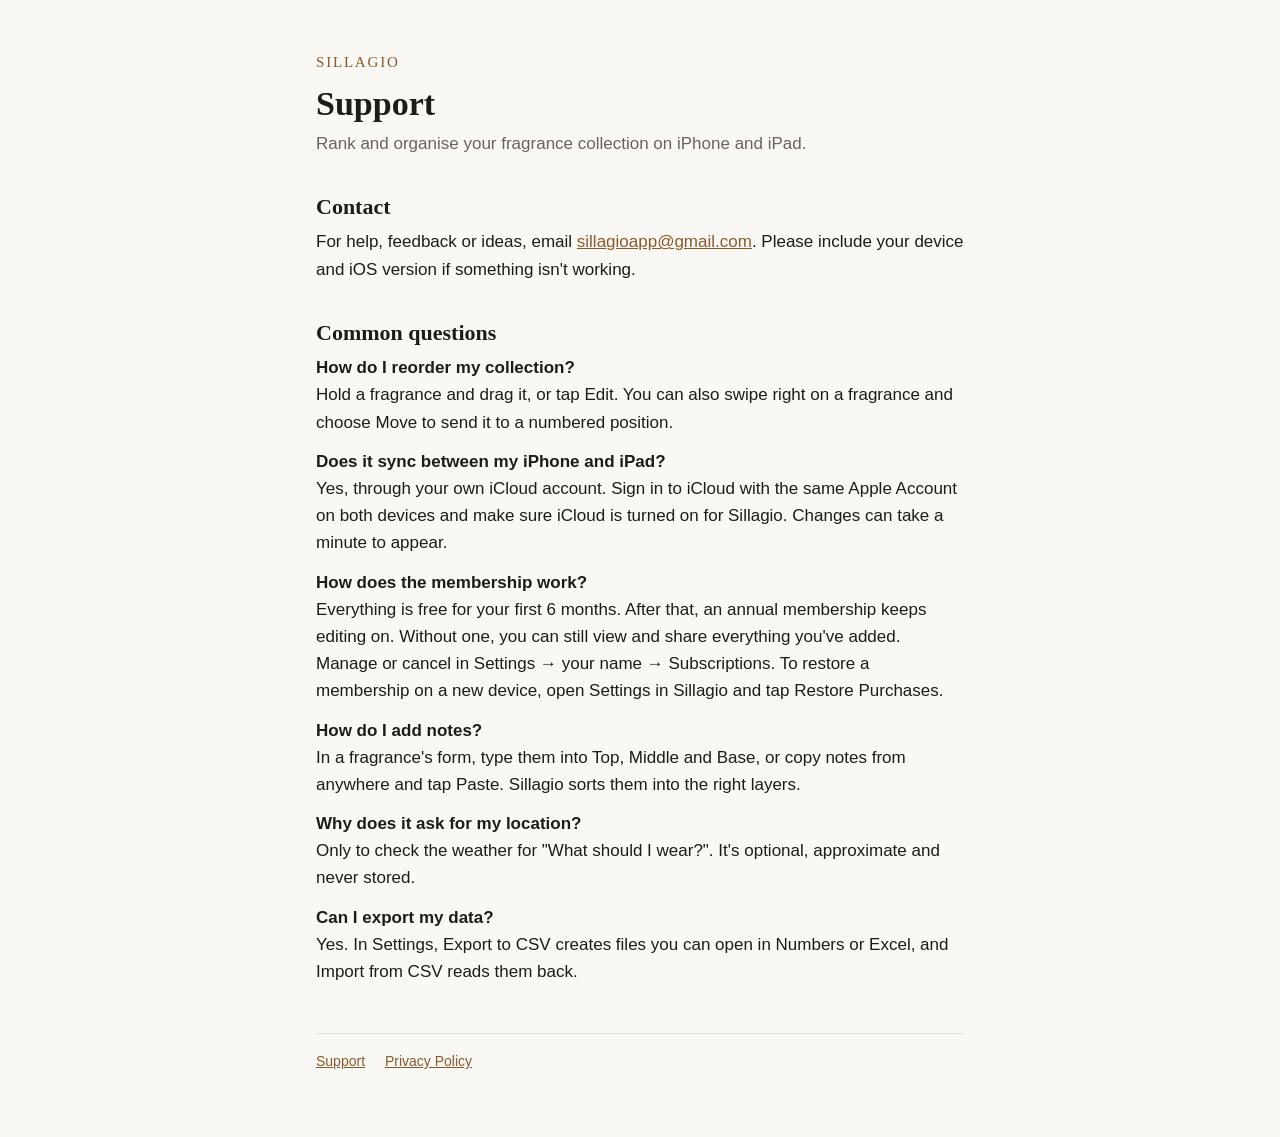
==== index.html @ 9626bb96 "Sillagio support page and privacy policy" ====
<!doctype html>
<html lang="en-GB">
<head>
  <meta charset="utf-8">
  <meta name="viewport" content="width=device-width, initial-scale=1">
  <title>Sillagio Support</title>
  <meta name="description" content="Help and contact details for Sillagio, the fragrance collection app for iPhone and iPad.">
  <link rel="stylesheet" href="style.css">
</head>
<body>
<main>
  <header>
    <a class="wordmark" href="./">Sillagio</a>
    <h1>Support</h1>
    <p class="muted">Rank and organise your fragrance collection on iPhone and iPad.</p>
  </header>

  <h2>Contact</h2>
  <p>For help, feedback or ideas, email <a href="mailto:sillagioapp@gmail.com">sillagioapp@gmail.com</a>. Please include your device and iOS version if something isn't working.</p>

  <h2>Common questions</h2>

  <p><strong>How do I reorder my collection?</strong><br>
  Hold a fragrance and drag it, or tap Edit. You can also swipe right on a fragrance and choose Move to send it to a numbered position.</p>

  <p><strong>Does it sync between my iPhone and iPad?</strong><br>
  Yes, through your own iCloud account. Sign in to iCloud with the same Apple Account on both devices and make sure iCloud is turned on for Sillagio. Changes can take a minute to appear.</p>

  <p><strong>How does the membership work?</strong><br>
  Everything is free for your first 6 months. After that, an annual membership keeps editing on. Without one, you can still view and share everything you've added. Manage or cancel in Settings &rarr; your name &rarr; Subscriptions. To restore a membership on a new device, open Settings in Sillagio and tap Restore Purchases.</p>

  <p><strong>How do I add notes?</strong><br>
  In a fragrance's form, type them into Top, Middle and Base, or copy notes from anywhere and tap Paste. Sillagio sorts them into the right layers.</p>

  <p><strong>Why does it ask for my location?</strong><br>
  Only to check the weather for "What should I wear?". It's optional, approximate and never stored.</p>

  <p><strong>Can I export my data?</strong><br>
  Yes. In Settings, Export to CSV creates files you can open in Numbers or Excel, and Import from CSV reads them back.</p>

  <footer>
    <a href="./">Support</a>
    <a href="privacy.html">Privacy Policy</a>
  </footer>
</main>
</body>
</html>
---- style.css ----
:root {
  --bg: #faf8f5;
  --text: #1f1b17;
  --muted: #6b635a;
  --brand: #8a5a2b;
  --rule: #e4ddd3;
  color-scheme: light dark;
}
@media (prefers-color-scheme: dark) {
  :root {
    --bg: #161412;
    --text: #f1ece6;
    --muted: #a99f94;
    --brand: #d9a066;
    --rule: #2e2a26;
  }
}
* { box-sizing: border-box; }
body {
  margin: 0;
  background: var(--bg);
  color: var(--text);
  font: 17px/1.6 -apple-system, BlinkMacSystemFont, "Helvetica Neue", Arial, sans-serif;
}
main { max-width: 680px; margin: 0 auto; padding: 48px 16px 64px; }
header { margin-bottom: 32px; }
.wordmark { font-family: "New York", Georgia, serif; font-size: 15px; letter-spacing: 0.12em; text-transform: uppercase; color: var(--brand); text-decoration: none; }
h1, h2 { font-family: "New York", Georgia, serif; font-weight: 600; line-height: 1.25; }
h1 { font-size: 34px; margin: 8px 0 4px; }
h2 { font-size: 22px; margin: 36px 0 8px; }
p, li { margin: 0 0 12px; }
ul { padding-left: 22px; }
a { color: var(--brand); }
.muted { color: var(--muted); }
footer { margin-top: 48px; padding-top: 16px; border-top: 1px solid var(--rule); font-size: 14px; color: var(--muted); }
footer a { margin-right: 16px; }
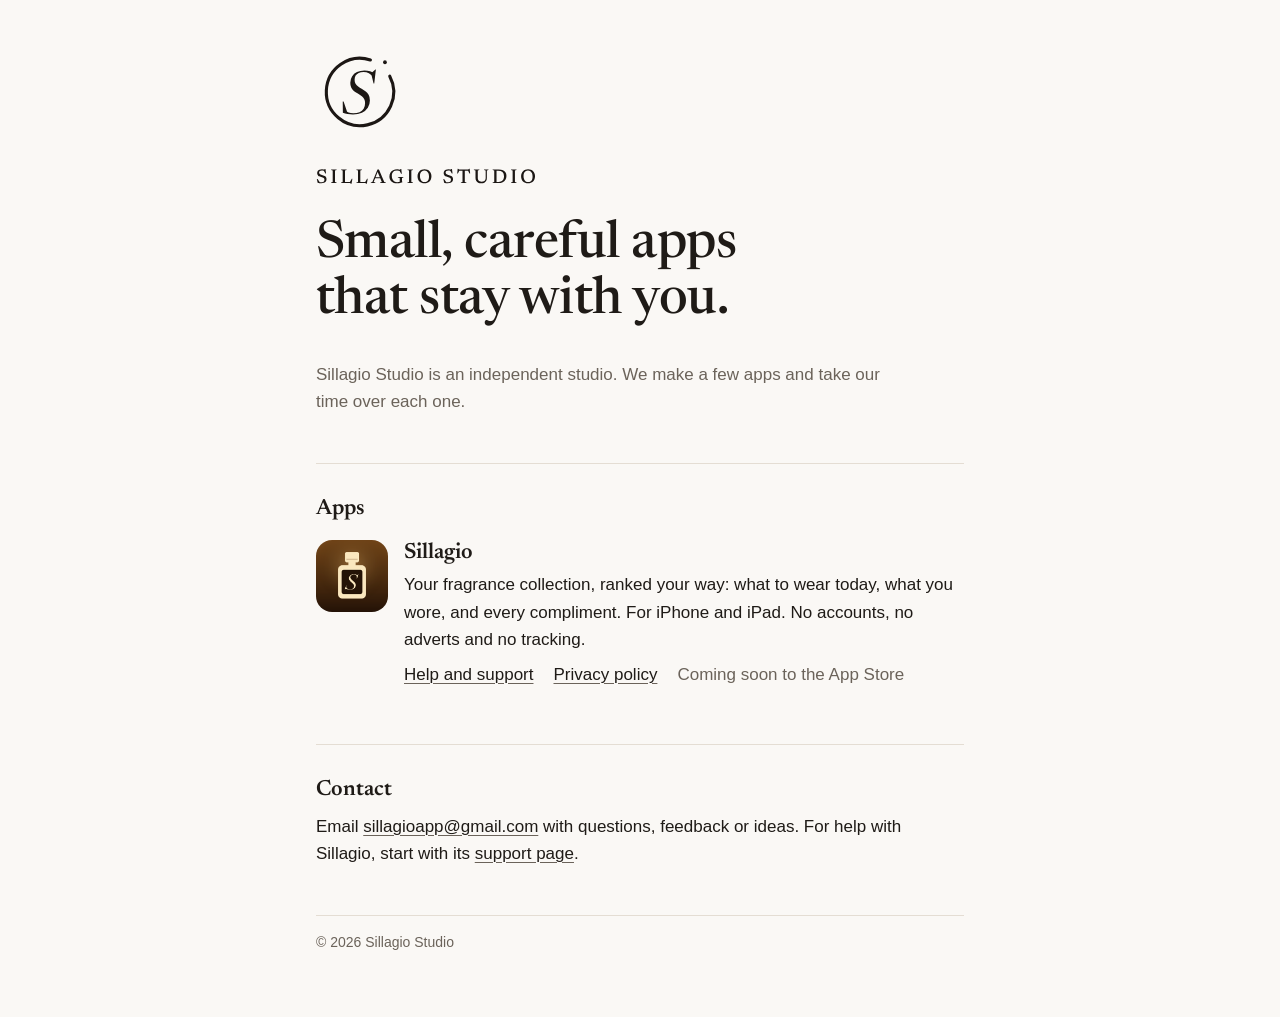
==== commit 06188e45: "Studio home page and the new Sillagio Studio branding The root is now the studio's home: mark, wordm" ====
--- a/index.html
+++ b/index.html
@@ -2,45 +2,55 @@
 <html lang="en-GB">
 <head>
   <meta charset="utf-8">
-  <meta name="viewport" content="width=device-width, initial-scale=1">
-  <title>Sillagio Support</title>
-  <meta name="description" content="Help and contact details for Sillagio, the fragrance collection app for iPhone and iPad.">
-  <link rel="stylesheet" href="style.css">
+  <meta name="viewport" content="width=device-width, initial-scale=1, viewport-fit=cover">
+  <title>Sillagio Studio</title>
+  <meta name="description" content="Small, careful apps that stay with you. Sillagio Studio makes Sillagio, the fragrance collection app for iPhone and iPad.">
+  <link rel="canonical" href="https://sillagiostudio.github.io/">
+  <link rel="icon" href="/assets/favicon.svg" type="image/svg+xml">
+  <link rel="apple-touch-icon" href="/assets/apple-touch-icon.png">
+  <meta name="theme-color" content="#faf8f5" media="(prefers-color-scheme: light)">
+  <meta name="theme-color" content="#161412" media="(prefers-color-scheme: dark)">
+  <meta property="og:site_name" content="Sillagio Studio">
+  <meta property="og:title" content="Sillagio Studio">
+  <meta property="og:description" content="Small, careful apps that stay with you. Sillagio Studio makes Sillagio, the fragrance collection app for iPhone and iPad.">
+  <meta property="og:url" content="https://sillagiostudio.github.io/">
+  <meta property="og:image" content="https://sillagiostudio.github.io/assets/share-card.png">
+  <meta property="og:image:width" content="1200">
+  <meta property="og:image:height" content="630">
+  <meta name="twitter:card" content="summary_large_image">
+  <link rel="preload" href="/fonts/newsreader-latin.woff2" as="font" type="font/woff2" crossorigin>
+  <link rel="stylesheet" href="/style.css">
 </head>
 <body>
 <main>
-  <header>
-    <a class="wordmark" href="./">Sillagio</a>
-    <h1>Support</h1>
-    <p class="muted">Rank and organise your fragrance collection on iPhone and iPad.</p>
+  <header class="hero">
+    <svg class="mark" viewBox="0 0 512 512" role="img" aria-label="Sillagio Studio"><path d="M429.06 163.98A196 196 0 1 1 316.57 69.59" fill="none" stroke="currentColor" stroke-width="18" stroke-linecap="round"/>
+  <circle cx="401.27" cy="82.87" r="11" fill="currentColor"/>
+  <path d="M328.32 165.81Q320.71 154.09 307.60 146.67Q294.49 139.24 276.99 139.24Q260.08 139.24 248.37 144.74Q236.67 150.23 230.58 160.49Q224.50 170.74 224.50 184.93Q224.50 198.94 230.25 208.27Q236.01 217.61 245.36 224.27Q254.71 230.94 265.59 237.39Q276.46 243.83 287.54 251.87Q298.61 259.91 306.09 272.57Q313.57 285.22 313.57 305.77Q313.57 329.53 301.53 347.91Q289.48 366.30 267.46 376.65Q245.44 387 215.39 387Q198.87 387 183.66 384.30Q168.44 381.60 156.32 376.22L155.55 311.23L160.48 311.23L183.77 379.61L166.93 361.74Q178.36 370.09 189.54 374.92Q200.72 379.75 217.17 379.75Q237.99 379.75 253.40 373.31Q268.81 366.87 277.22 353.65Q285.64 340.43 285.64 320.18Q285.64 306.69 280.86 297.53Q276.09 288.37 268.44 281.96Q260.79 275.56 252.07 270.70Q243.35 265.84 235.62 260.99Q225.26 254.39 217.07 246.83Q208.88 239.26 204.20 228.53Q199.51 217.79 199.51 202.04Q199.51 181.12 209.65 165.17Q219.79 149.22 238.38 140.13Q256.98 131.03 282.01 131.03Q300.26 131.03 314.57 135.80Q328.88 140.56 343.02 149.84L324.04 144.26L345.66 125L348.45 125L338.83 206.04L335.05 206.04L320.98 149.61Z" fill="currentColor"/></svg>
+    <svg class="wordmark" viewBox="0 0 1095 83" role="img" aria-label="Sillagio Studio"><path d="M46.57 10.66L39.05 9.12L45.01 4.41L47.09 4.41L49.94 27.41L46.43 27.85L37.80 12.45L40.42 15.56Q37.74 13.67 34.85 12.82Q31.97 11.98 28.64 11.98Q22.16 11.98 18.75 14.64Q15.35 17.30 15.35 22.04Q15.35 25.17 16.76 27.26Q18.17 29.36 20.62 30.80Q23.08 32.24 26.20 33.31Q29.33 34.39 32.76 35.49Q36.20 36.60 39.63 38.01Q43.06 39.41 45.91 41.57Q48.76 43.74 50.49 47.09Q52.21 50.45 52.21 55.42Q52.21 62.35 48.88 67.01Q45.55 71.67 39.66 74.04Q33.77 76.41 25.98 76.41Q20.74 76.41 16.62 75.78Q12.49 75.14 8.07 73.49L4 54.98L7.82 54.98L20.25 73.36L10.31 66.79Q14.34 68.87 17.59 69.80Q20.84 70.73 24.70 70.73Q30.37 70.73 34.19 69.43Q38.01 68.13 39.95 65.48Q41.89 62.83 41.89 58.80Q41.89 55.19 40.16 52.83Q38.43 50.48 35.56 48.97Q32.69 47.46 29.27 46.37Q25.85 45.28 22.49 44.13Q19.13 42.99 16.10 41.54Q13.08 40.10 10.74 38.01Q8.40 35.92 7.06 32.86Q5.72 29.79 5.72 25.42Q5.72 19.55 8.60 15.33Q11.48 11.11 16.83 8.83Q22.18 6.55 29.52 6.55Q34.26 6.55 38.31 7.52Q42.37 8.49 46.57 10.66ZM102.47 72.65L102.47 75.29L75.08 75.29L75.08 72.65L83.04 70L83.04 12.97L75.08 10.32L75.08 7.68L102.47 7.68L102.47 10.32L94.52 12.97L94.52 70ZM176.76 78.75L174.43 78.75L168.61 75.29L137.82 75.29L137.85 69.34L173.09 69.34L167.19 71.59L177.90 53.31L181.16 53.79ZM144.23 12.97L144.23 75.29L124.79 75.29L124.79 72.65L132.75 70L132.75 12.97L124.79 10.32L124.79 7.68L152.19 7.68L152.19 10.32ZM253 78.75L250.68 78.75L244.86 75.29L214.07 75.29L214.10 69.34L249.33 69.34L243.44 71.59L254.15 53.31L257.40 53.79ZM220.48 12.97L220.48 75.29L201.04 75.29L201.04 72.65L209 70L209 12.97L201.04 10.32L201.04 7.68L228.43 7.68L228.43 10.32ZM291.30 51.60L291.30 45.85L325.18 45.85L325.18 51.60ZM339.81 69.90L347.52 72.65L347.52 75.29L318.94 75.29L318.94 72.65L327.52 70.02L305.19 16.05L307.96 16.05L287.06 70.01L295.22 72.65L295.22 75.29L272.57 75.29L272.57 72.65L280.34 70.02L305.92 6.92L313.18 6.92ZM428.04 66.02L430.11 70L430.11 71.05Q426.49 72.73 422.21 73.93Q417.94 75.14 413.25 75.78Q408.56 76.41 403.66 76.41Q394.77 76.41 387.67 74.11Q380.57 71.81 375.58 67.38Q370.59 62.95 367.95 56.58Q365.32 50.20 365.33 42.07Q365.35 31.29 370.06 23.30Q374.77 15.31 383.65 10.93Q392.53 6.55 405.07 6.55Q408.88 6.55 412.31 7.03Q415.74 7.51 419.89 8.58L416.18 9.18L422.45 4.41L424.58 4.41L427.19 28.61L423.63 29.07L414.91 12.65L419.92 17.78Q415.95 15.06 412.01 13.82Q408.07 12.57 403.16 12.57Q396.74 12.57 391.91 14.26Q387.09 15.96 383.86 19.31Q380.63 22.65 379 27.51Q377.38 32.36 377.35 38.68Q377.30 49.05 380.76 56.14Q384.22 63.24 390.34 66.85Q396.46 70.46 404.37 70.46Q407.57 70.46 410.67 69.91Q413.78 69.36 416.44 68.28Q419.10 67.19 420.86 65.67L416.56 72.81L416.56 50.15L407.47 47.29L407.47 44.69L434.71 44.69L434.71 47.29L428.04 49.98ZM482.55 72.65L482.55 75.29L455.15 75.29L455.15 72.65L463.11 70L463.11 12.97L455.15 10.32L455.15 7.68L482.55 7.68L482.55 10.32L474.59 12.97L474.59 70ZM540.13 6.55Q547.80 6.55 554.12 9.07Q560.44 11.60 565.02 16.21Q569.59 20.82 572.08 27.22Q574.56 33.61 574.56 41.38Q574.56 49.14 572.02 55.56Q569.49 61.98 564.83 66.66Q560.16 71.34 553.79 73.88Q547.41 76.41 539.68 76.41Q532.01 76.41 525.69 73.89Q519.37 71.37 514.79 66.76Q510.22 62.14 507.74 55.73Q505.25 49.32 505.25 41.58Q505.25 33.82 507.79 27.40Q510.32 20.99 514.98 16.31Q519.65 11.63 526.04 9.09Q532.43 6.55 540.13 6.55ZM540.33 70.28Q547.15 70.28 552.10 67.12Q557.05 63.97 559.74 57.98Q562.44 51.99 562.44 43.51Q562.44 33.54 559.56 26.68Q556.69 19.82 551.53 16.25Q546.37 12.69 539.48 12.69Q532.68 12.69 527.72 15.84Q522.76 18.99 520.07 24.97Q517.37 30.95 517.37 39.46Q517.37 49.38 520.25 56.26Q523.12 63.15 528.30 66.71Q533.49 70.28 540.33 70.28ZM676.34 10.66L668.82 9.12L674.78 4.41L676.87 4.41L679.71 27.41L676.20 27.85L667.57 12.45L670.20 15.56Q667.51 13.67 664.62 12.82Q661.74 11.98 658.41 11.98Q651.93 11.98 648.53 14.64Q645.12 17.30 645.12 22.04Q645.12 25.17 646.53 27.26Q647.94 29.36 650.40 30.80Q652.85 32.24 655.97 33.31Q659.10 34.39 662.54 35.49Q665.97 36.60 669.40 38.01Q672.83 39.41 675.68 41.57Q678.53 43.74 680.26 47.09Q681.99 50.45 681.99 55.42Q681.99 62.35 678.66 67.01Q675.33 71.67 669.43 74.04Q663.54 76.41 655.75 76.41Q650.52 76.41 646.39 75.78Q642.26 75.14 637.84 73.49L633.77 54.98L637.59 54.98L650.02 73.36L640.08 66.79Q644.11 68.87 647.36 69.80Q650.61 70.73 654.47 70.73Q660.14 70.73 663.96 69.43Q667.79 68.13 669.73 65.48Q671.67 62.83 671.67 58.80Q671.67 55.19 669.93 52.83Q668.20 50.48 665.33 48.97Q662.47 47.46 659.05 46.37Q655.63 45.28 652.26 44.13Q648.90 42.99 645.87 41.54Q642.85 40.10 640.51 38.01Q638.17 35.92 636.83 32.86Q635.50 29.79 635.50 25.42Q635.50 19.55 638.37 15.33Q641.25 11.11 646.60 8.83Q651.95 6.55 659.29 6.55Q664.04 6.55 668.09 7.52Q672.14 8.49 676.34 10.66ZM729.23 10.80L740.71 10.80L740.71 70L748.79 72.65L748.79 75.29L721.14 75.29L721.14 72.65L729.23 70ZM760.80 13.62L708.73 13.62L713.72 12.06L706.33 27.43L702.79 27L705.12 4L707.17 4L714.27 8.71L709.06 7.68L760.46 7.68L755.83 8.71L762.93 4L764.97 4L767.31 27L763.77 27.43L756.38 12.06ZM844.54 49.81L844.54 12.96L836.41 10.32L836.41 7.68L858.49 7.68L858.49 10.32L850.53 12.96L850.53 49.19Q850.53 58 847.33 64.08Q844.12 70.16 837.97 73.29Q831.82 76.41 822.96 76.41Q813.52 76.41 807.04 73.29Q800.55 70.17 797.22 63.90Q793.89 57.63 793.89 48.26L793.89 12.96L785.93 10.32L785.93 7.68L813.32 7.68L813.32 10.32L805.37 12.96L805.37 48.43Q805.37 55.12 807.54 59.55Q809.72 63.97 814.08 66.15Q818.43 68.34 824.95 68.34Q831.30 68.34 835.65 66.22Q840.01 64.10 842.27 59.98Q844.54 55.85 844.54 49.81ZM935.88 40.61Q935.88 26.78 928.20 20.20Q920.52 13.62 906.67 13.62L892.51 13.62L892 7.68L909.24 7.68Q922.23 7.68 930.85 11.20Q939.46 14.72 943.75 21.81Q948.03 28.90 948.03 39.58Q948.03 50.94 943 58.92Q937.96 66.89 929.19 71.09Q920.42 75.29 909.26 75.29L892 75.29L892.51 69.34L907.93 69.34Q916.44 69.34 922.71 66.40Q928.98 63.45 932.43 57.11Q935.88 50.78 935.88 40.61ZM879.23 75.29L879.23 72.65L887.19 70L887.19 12.97L879.23 10.32L879.23 7.68L898.67 7.68L898.67 75.29ZM998.20 72.65L998.20 75.29L970.80 75.29L970.80 72.65L978.76 70L978.76 12.97L970.80 10.32L970.80 7.68L998.20 7.68L998.20 10.32L990.24 12.97L990.24 70ZM1055.79 6.55Q1063.45 6.55 1069.77 9.07Q1076.09 11.60 1080.67 16.21Q1085.24 20.82 1087.73 27.22Q1090.21 33.61 1090.21 41.38Q1090.21 49.14 1087.68 55.56Q1085.14 61.98 1080.48 66.66Q1075.81 71.34 1069.44 73.88Q1063.06 76.41 1055.33 76.41Q1047.66 76.41 1041.34 73.89Q1035.02 71.37 1030.45 66.76Q1025.87 62.14 1023.39 55.73Q1020.90 49.32 1020.90 41.58Q1020.90 33.82 1023.44 27.40Q1025.97 20.99 1030.64 16.31Q1035.30 11.63 1041.69 9.09Q1048.08 6.55 1055.79 6.55ZM1055.98 70.28Q1062.80 70.28 1067.75 67.12Q1072.70 63.97 1075.40 57.98Q1078.09 51.99 1078.09 43.51Q1078.09 33.54 1075.22 26.68Q1072.34 19.82 1067.18 16.25Q1062.02 12.69 1055.13 12.69Q1048.33 12.69 1043.37 15.84Q1038.41 18.99 1035.72 24.97Q1033.03 30.95 1033.03 39.46Q1033.03 49.38 1035.90 56.26Q1038.77 63.15 1043.95 66.71Q1049.14 70.28 1055.98 70.28Z" fill="currentColor"/></svg>
+    <h1>Small, careful apps that stay with you.</h1>
+    <p class="lede">Sillagio Studio is an independent studio. We make a few apps and take our time over each one.</p>
   </header>
 
-  <h2>Contact</h2>
-  <p>For help, feedback or ideas, email <a href="mailto:sillagioapp@gmail.com">sillagioapp@gmail.com</a>. Please include your device and iOS version if something isn't working.</p>
+  <section aria-labelledby="apps">
+    <h2 id="apps">Apps</h2>
+    <div class="app">
+      <img src="/assets/sillagio-icon.png" alt="" width="72" height="72">
+      <div>
+        <h3>Sillagio</h3>
+        <p>Your fragrance collection, ranked your way: what to wear today, what you wore, and every compliment. For iPhone and iPad. No accounts, no adverts and no tracking.</p>
+        <p class="links"><a href="/sillagio/">Help and support</a> <a href="/privacy.html">Privacy policy</a> <span class="muted">Coming soon to the App Store</span></p>
+      </div>
+    </div>
+  </section>
 
-  <h2>Common questions</h2>
-
-  <p><strong>How do I reorder my collection?</strong><br>
-  Hold a fragrance and drag it, or tap Edit. You can also swipe right on a fragrance and choose Move to send it to a numbered position.</p>
-
-  <p><strong>Does it sync between my iPhone and iPad?</strong><br>
-  Yes, through your own iCloud account. Sign in to iCloud with the same Apple Account on both devices and make sure iCloud is turned on for Sillagio. Changes can take a minute to appear.</p>
-
-  <p><strong>How does the membership work?</strong><br>
-  Everything is free for your first 6 months. After that, an annual membership keeps editing on. Without one, you can still view and share everything you've added. Manage or cancel in Settings &rarr; your name &rarr; Subscriptions. To restore a membership on a new device, open Settings in Sillagio and tap Restore Purchases.</p>
-
-  <p><strong>How do I add notes?</strong><br>
-  In a fragrance's form, type them into Top, Middle and Base, or copy notes from anywhere and tap Paste. Sillagio sorts them into the right layers.</p>
-
-  <p><strong>Why does it ask for my location?</strong><br>
-  Only to check the weather for "What should I wear?". It's optional, approximate and never stored.</p>
-
-  <p><strong>Can I export my data?</strong><br>
-  Yes. In Settings, Export to CSV creates files you can open in Numbers or Excel, and Import from CSV reads them back.</p>
+  <section aria-labelledby="contact">
+    <h2 id="contact">Contact</h2>
+    <p>Email <a href="mailto:sillagioapp@gmail.com">sillagioapp@gmail.com</a> with questions, feedback or ideas. For help with Sillagio, start with its <a href="/sillagio/">support page</a>.</p>
+  </section>
 
   <footer>
-    <a href="./">Support</a>
-    <a href="privacy.html">Privacy Policy</a>
+    <span>© 2026 Sillagio Studio</span>
   </footer>
 </main>
 </body>
--- a/style.css
+++ b/style.css
@@ -1,36 +1,109 @@
+/* Sillagio Studio. Values from the studio design system (tokens.json). */
+@font-face {
+  font-family: "Newsreader";
+  src: url("/fonts/newsreader-latin.woff2") format("woff2");
+  font-weight: 200 800;
+  font-style: normal;
+  font-display: swap;
+}
+
 :root {
-  --bg: #faf8f5;
+  --surface: #faf8f5;
   --text: #1f1b17;
   --muted: #6b635a;
-  --brand: #8a5a2b;
   --rule: #e4ddd3;
+  --focus: #1c1714;
+  --mark: #1c1714;           /* studio-ink on light grounds */
+  --accent: #6b635a;         /* link underlines; an app's pages use its own accent */
+  --serif: "Newsreader", "New York", Georgia, serif;
+  --sans: -apple-system, BlinkMacSystemFont, "Helvetica Neue", Arial, sans-serif;
+  --space-1: 8px;
+  --space-2: 16px;
+  --space-3: 32px;
+  --space-4: 48px;
+  --space-5: 64px;
   color-scheme: light dark;
 }
 @media (prefers-color-scheme: dark) {
   :root {
-    --bg: #161412;
+    --surface: #161412;
     --text: #f1ece6;
     --muted: #a99f94;
-    --brand: #d9a066;
     --rule: #2e2a26;
+    --focus: #fbeac9;
+    --mark: #fbeac9;         /* studio-cream on dark grounds */
+    --accent: #a99f94;
   }
 }
+/* Sillagio's pages: its bronze on link underlines only, since the light bronze is under 4.5:1 for text. */
+.app-sillagio { --accent: #9a6b2f; }
+@media (prefers-color-scheme: dark) { .app-sillagio { --accent: #d9a85b; } }
+
 * { box-sizing: border-box; }
 body {
   margin: 0;
-  background: var(--bg);
+  background: var(--surface);
   color: var(--text);
-  font: 17px/1.6 -apple-system, BlinkMacSystemFont, "Helvetica Neue", Arial, sans-serif;
+  font: 17px/1.6 var(--sans);
+  -webkit-text-size-adjust: 100%;
 }
-main { max-width: 680px; margin: 0 auto; padding: 48px 16px 64px; }
-header { margin-bottom: 32px; }
-.wordmark { font-family: "New York", Georgia, serif; font-size: 15px; letter-spacing: 0.12em; text-transform: uppercase; color: var(--brand); text-decoration: none; }
-h1, h2 { font-family: "New York", Georgia, serif; font-weight: 600; line-height: 1.25; }
-h1 { font-size: 34px; margin: 8px 0 4px; }
-h2 { font-size: 22px; margin: 36px 0 8px; }
+main {
+  max-width: 680px;
+  margin: 0 auto;
+  padding-block: var(--space-4) var(--space-5);
+  padding-left: max(var(--space-2), env(safe-area-inset-left, 0px));
+  padding-right: max(var(--space-2), env(safe-area-inset-right, 0px));
+}
+a {
+  color: var(--text);
+  text-decoration-color: var(--accent);
+  text-decoration-thickness: 1px;
+  text-underline-offset: 0.18em;
+}
+a:hover { text-decoration-thickness: 2px; }
+:focus-visible { outline: 2px solid var(--focus); outline-offset: 3px; border-radius: 2px; }
+
+h1, h2, h3 { font-family: var(--serif); line-height: 1.25; text-wrap: balance; }
+h1 { font-size: 34px; font-weight: 600; margin: 0; }
+h2 { font-size: 22px; font-weight: 600; margin: 0 0 var(--space-1); }
+h3 { font-size: 22px; font-weight: 600; margin: 0; }
 p, li { margin: 0 0 12px; }
 ul { padding-left: 22px; }
-a { color: var(--brand); }
 .muted { color: var(--muted); }
-footer { margin-top: 48px; padding-top: 16px; border-top: 1px solid var(--rule); font-size: 14px; color: var(--muted); }
-footer a { margin-right: 16px; }
+
+.mark, .wordmark { display: block; fill: var(--mark); color: var(--mark); }
+
+/* Studio home */
+.hero { display: flex; flex-direction: column; align-items: flex-start; gap: var(--space-3); }
+.hero .mark { width: 88px; height: 88px; }
+.hero .wordmark { width: 220px; height: auto; }
+.hero h1 { font-size: clamp(36px, 7vw, 52px); font-weight: 500; line-height: 1.08; letter-spacing: -0.01em; }
+.hero .lede { margin: 0; max-width: 34em; color: var(--muted); }
+
+section { border-top: 1px solid var(--rule); padding-top: var(--space-3); margin-top: var(--space-4); }
+
+.app { display: grid; grid-template-columns: 72px minmax(0, 1fr); gap: var(--space-2); align-items: start; margin-top: var(--space-2); }
+.app img { width: 72px; height: 72px; border-radius: 22.37%; }
+.app p { margin: 4px 0 var(--space-1); }
+.links { display: flex; flex-wrap: wrap; gap: 4px 20px; margin: 0; }
+
+/* App pages */
+.studio-bar { display: inline-block; margin-bottom: var(--space-4); }
+.studio-bar .wordmark { width: 168px; height: auto; }
+.app-head { display: grid; grid-template-columns: 64px minmax(0, 1fr); gap: var(--space-2); align-items: center; margin-bottom: var(--space-3); }
+.app-head img { width: 64px; height: 64px; border-radius: 22.37%; }
+.app-head p { margin: 2px 0 0; }
+.app-page h2 { margin-top: 36px; }
+
+footer {
+  margin-top: var(--space-4);
+  padding-top: var(--space-2);
+  border-top: 1px solid var(--rule);
+  font-size: 14px;
+  line-height: 1.5;
+  color: var(--muted);
+  display: flex;
+  flex-wrap: wrap;
+  gap: var(--space-1) 20px;
+}
+footer a { color: var(--muted); }
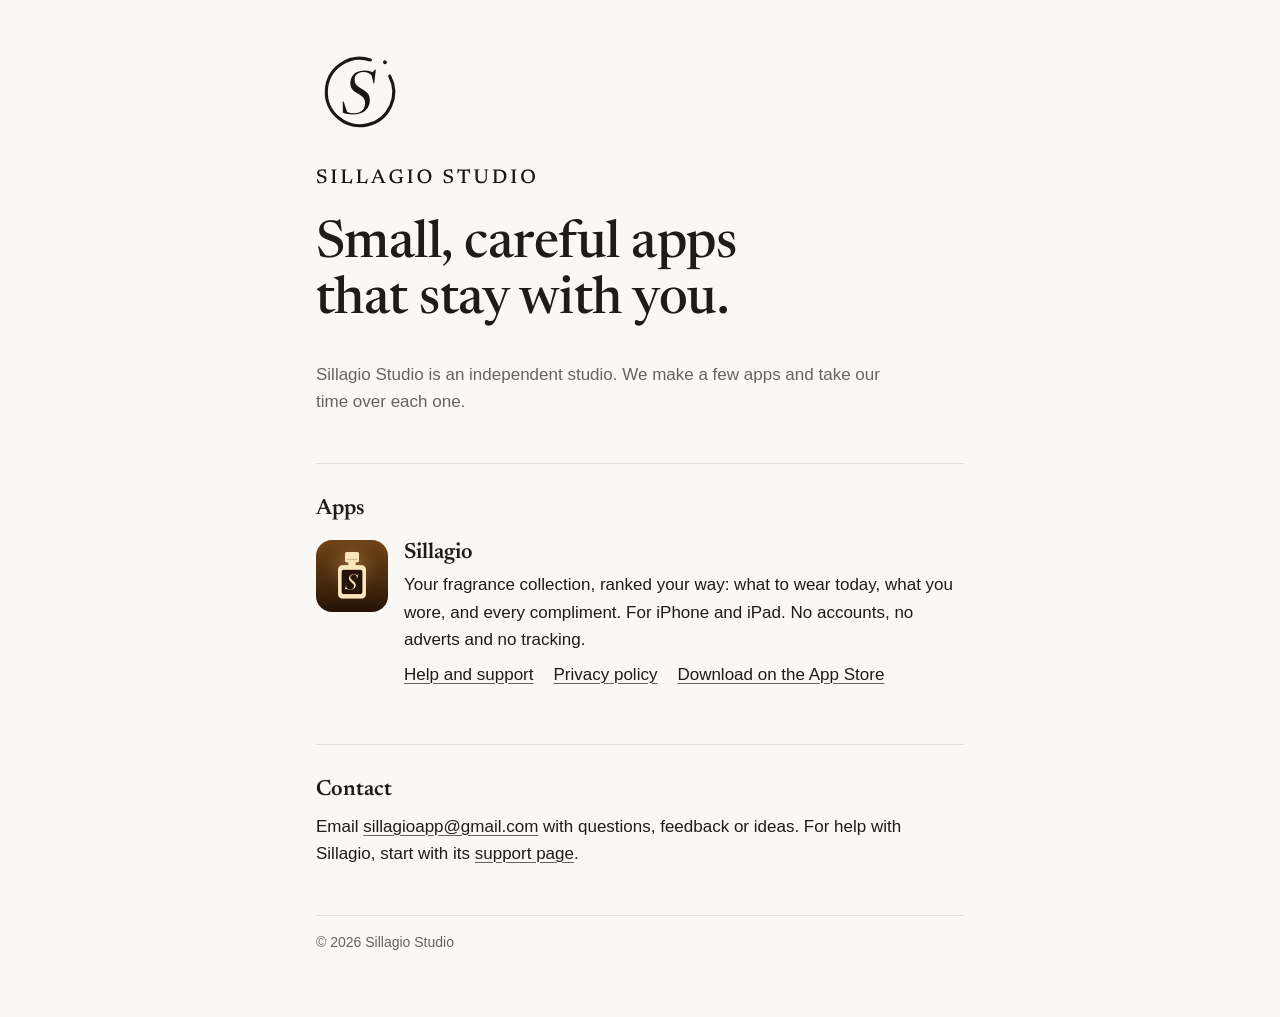
==== commit 3de09a09: "Link Sillagio on the App Store Co-Authored-By: Claude Opus 5.5 <noreply@anthropic.com>" ====
--- a/index.html
+++ b/index.html
@@ -39,7 +39,7 @@
       <div>
         <h3>Sillagio</h3>
         <p>Your fragrance collection, ranked your way: what to wear today, what you wore, and every compliment. For iPhone and iPad. No accounts, no adverts and no tracking.</p>
-        <p class="links"><a href="/sillagio/">Help and support</a> <a href="/privacy.html">Privacy policy</a> <span class="muted">Coming soon to the App Store</span></p>
+        <p class="links"><a href="/sillagio/">Help and support</a> <a href="/privacy.html">Privacy policy</a> <a href="https://apps.apple.com/app/id6823579084">Download on the App Store</a></p>
       </div>
     </div>
   </section>
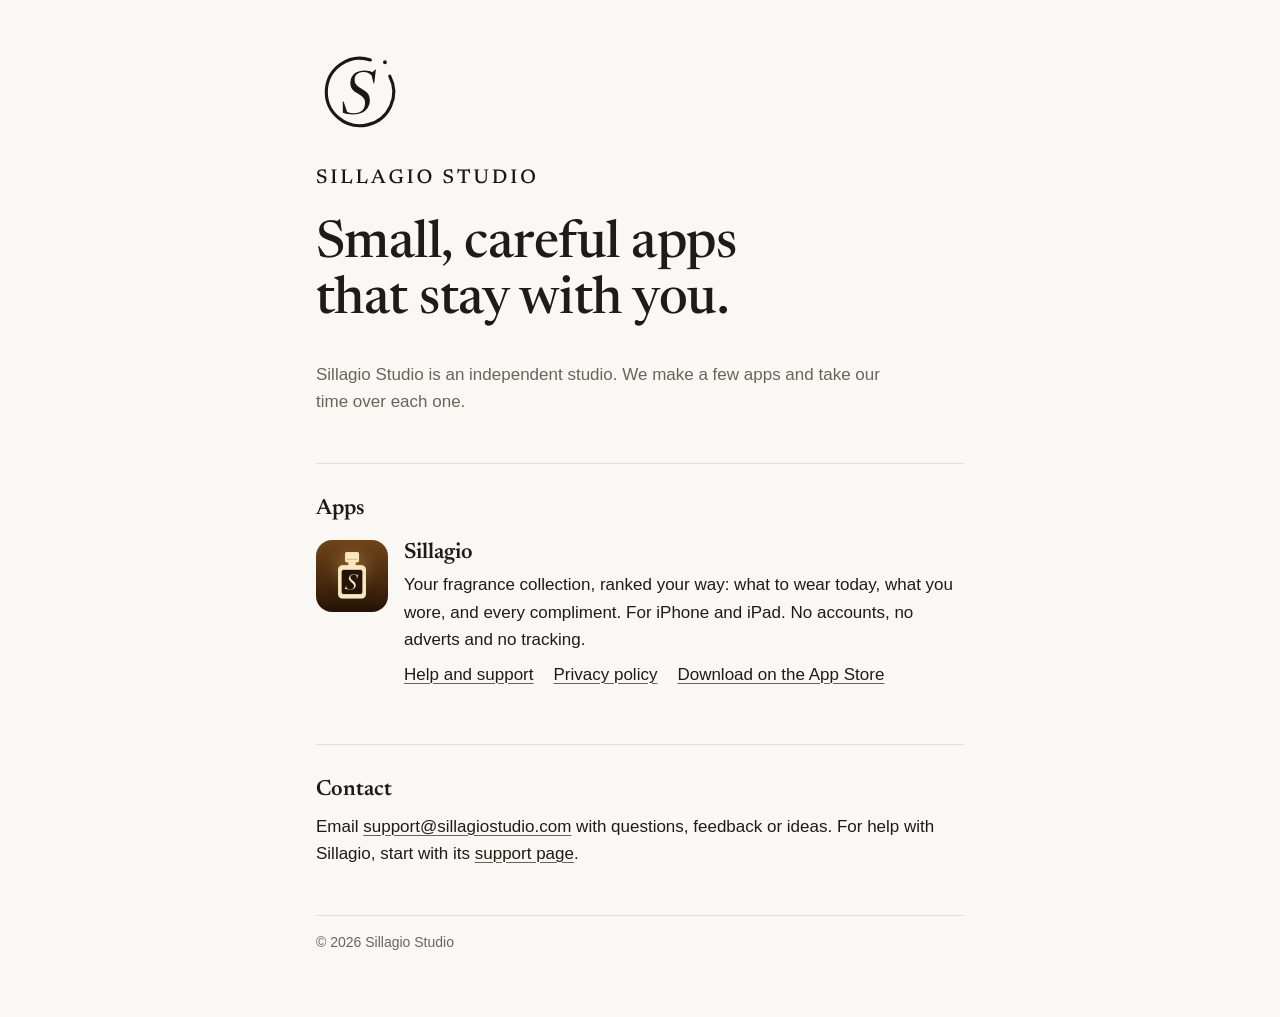
==== commit 5f952cad: "Move to sillagiostudio.com and support@sillagiostudio.com Co-Authored-By: Claude Opus 5.5 <noreply@a" ====
--- a/index.html
+++ b/index.html
@@ -5,7 +5,7 @@
   <meta name="viewport" content="width=device-width, initial-scale=1, viewport-fit=cover">
   <title>Sillagio Studio</title>
   <meta name="description" content="Small, careful apps that stay with you. Sillagio Studio makes Sillagio, the fragrance collection app for iPhone and iPad.">
-  <link rel="canonical" href="https://sillagiostudio.github.io/">
+  <link rel="canonical" href="https://sillagiostudio.com/">
   <link rel="icon" href="/assets/favicon.svg" type="image/svg+xml">
   <link rel="apple-touch-icon" href="/assets/apple-touch-icon.png">
   <meta name="theme-color" content="#faf8f5" media="(prefers-color-scheme: light)">
@@ -13,8 +13,8 @@
   <meta property="og:site_name" content="Sillagio Studio">
   <meta property="og:title" content="Sillagio Studio">
   <meta property="og:description" content="Small, careful apps that stay with you. Sillagio Studio makes Sillagio, the fragrance collection app for iPhone and iPad.">
-  <meta property="og:url" content="https://sillagiostudio.github.io/">
-  <meta property="og:image" content="https://sillagiostudio.github.io/assets/share-card.png">
+  <meta property="og:url" content="https://sillagiostudio.com/">
+  <meta property="og:image" content="https://sillagiostudio.com/assets/share-card.png">
   <meta property="og:image:width" content="1200">
   <meta property="og:image:height" content="630">
   <meta name="twitter:card" content="summary_large_image">
@@ -46,7 +46,7 @@
 
   <section aria-labelledby="contact">
     <h2 id="contact">Contact</h2>
-    <p>Email <a href="mailto:sillagioapp@gmail.com">sillagioapp@gmail.com</a> with questions, feedback or ideas. For help with Sillagio, start with its <a href="/sillagio/">support page</a>.</p>
+    <p>Email <a href="mailto:support@sillagiostudio.com">support@sillagiostudio.com</a> with questions, feedback or ideas. For help with Sillagio, start with its <a href="/sillagio/">support page</a>.</p>
   </section>
 
   <footer>
